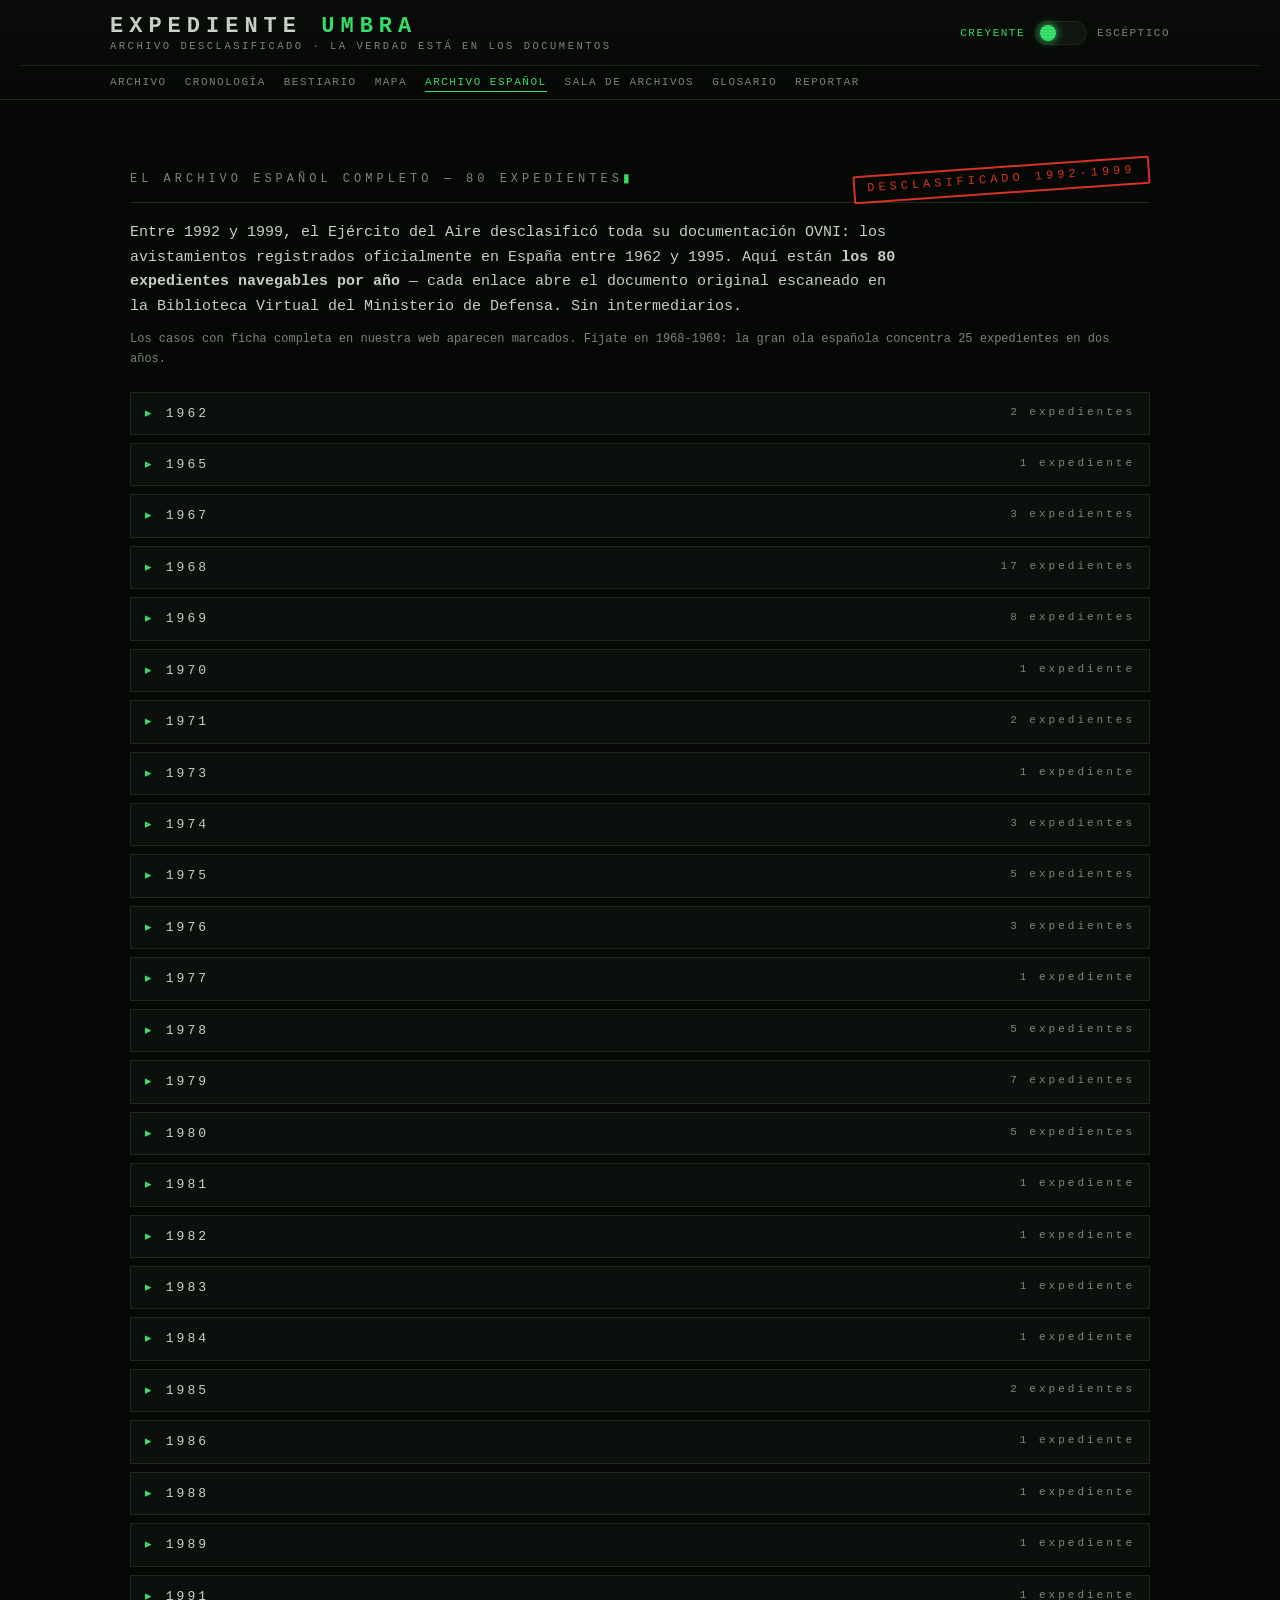
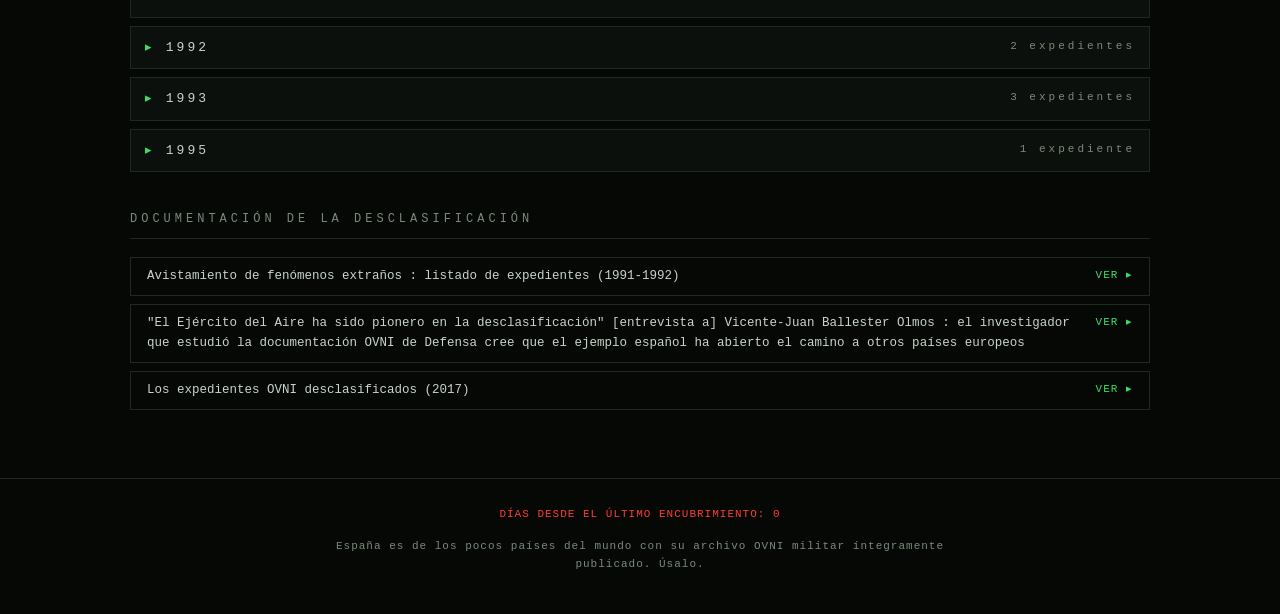
==== archivo-espanol.html @ 2a986a8c "Fase 2: Archivo español completo (80 expedientes) y 4 casos internacionales nuevos - data/archivo-es" ====
<!DOCTYPE html>
<html lang="es">
<head>
  <meta charset="UTF-8">
  <meta name="viewport" content="width=device-width, initial-scale=1.0">
  <title>El Archivo Español — EXPEDIENTE UMBRA</title>
  <meta name="description" content="Los 80 expedientes OVNI desclasificados del Ejército del Aire español (1962-1995), navegables por año y enlazados a los documentos originales del Ministerio de Defensa.">
  <link rel="stylesheet" href="assets/style.css">
  <link rel="icon" href="data:image/svg+xml,<svg xmlns='http://www.w3.org/2000/svg' viewBox='0 0 100 100'><text y='.9em' font-size='90'>🛸</text></svg>">
</head>
<body data-pagina="archivo-espanol" data-modo="creyente">

  <header class="cabecera">
    <div class="cabecera-superior">
      <div class="marca">
        <a href="index.html">
          <div class="titulo-sitio">EXPEDIENTE <span class="u">UMBRA</span></div>
          <div class="lema">Archivo desclasificado · La verdad está en los documentos</div>
        </a>
      </div>
      <div class="modo" title="Cambia entre las dos lecturas de cada caso">
        <span class="etiqueta-modo etiqueta-creyente">Creyente</span>
        <div class="interruptor" id="interruptor-modo" role="switch" aria-label="Cambiar entre modo creyente y modo escéptico"></div>
        <span class="etiqueta-modo etiqueta-esceptico">Escéptico</span>
      </div>
    </div>
    <nav class="nav-sitio" id="nav-sitio"></nav>
  </header>

  <main class="contenedor">

    <div class="seccion-titulo">
      <span class="cursor">EL ARCHIVO ESPAÑOL COMPLETO — 80 EXPEDIENTES</span>
      <span class="sello">Desclasificado 1992-1999</span>
    </div>

    <p style="max-width:780px;margin-bottom:10px">
      Entre 1992 y 1999, el Ejército del Aire desclasificó toda su documentación OVNI:
      los avistamientos registrados oficialmente en España entre 1962 y 1995. Aquí están
      <b>los 80 expedientes navegables por año</b> — cada enlace abre el documento original
      escaneado en la Biblioteca Virtual del Ministerio de Defensa. Sin intermediarios.
    </p>
    <p style="font-size:12px;color:var(--tinta-tenue);margin-bottom:22px">
      Los casos con ficha completa en nuestra web aparecen marcados. Fíjate en 1968-1969:
      la gran ola española concentra 25 expedientes en dos años.
    </p>

    <div id="archivo-espanol"></div>

    <div class="seccion-titulo"><span>DOCUMENTACIÓN DE LA DESCLASIFICACIÓN</span></div>
    <div id="archivo-docs"></div>

  </main>

  <footer class="pie">
    <p class="contador-encubrimiento">DÍAS DESDE EL ÚLTIMO ENCUBRIMIENTO: 0</p>
    <p class="nota-honesta">España es de los pocos países del mundo con su archivo OVNI militar íntegramente publicado. Úsalo.</p>
  </footer>

  <script src="assets/app.js"></script>
</body>
</html>
---- assets/style.css ----
/* ============================================================
   EXPEDIENTE UMBRA — estética dossier desclasificado / X-Files
   ============================================================ */

:root {
  --negro: #060806;
  --papel: #0c100c;
  --papel-2: #111611;
  --linea: #1e2a1e;
  --tinta: #c9d4c9;
  --tinta-tenue: #7a8a7a;
  --fosforo: #35e06b;
  --fosforo-tenue: rgba(53, 224, 107, 0.12);
  --rojo: #ff3b30;
  --rojo-tenue: rgba(255, 59, 48, 0.12);
  --ambar: #e8b23a;
  --ambar-tenue: rgba(232, 178, 58, 0.12);
  --mono: "Courier New", Courier, "Lucida Console", monospace;
}

* { margin: 0; padding: 0; box-sizing: border-box; }

html { scroll-behavior: smooth; }

body {
  background: var(--negro);
  color: var(--tinta);
  font-family: var(--mono);
  font-size: 15px;
  line-height: 1.65;
  min-height: 100vh;
  position: relative;
}

/* Grano + scanlines sobre toda la página */
body::before {
  content: "";
  position: fixed;
  inset: 0;
  pointer-events: none;
  z-index: 999;
  background:
    repeating-linear-gradient(
      0deg,
      rgba(0, 0, 0, 0.13) 0px,
      rgba(0, 0, 0, 0.13) 1px,
      transparent 1px,
      transparent 3px
    );
  opacity: 0.5;
}

a { color: var(--fosforo); text-decoration: none; }
a:hover { text-decoration: underline; }

/* ---------- Cabecera ---------- */
.cabecera {
  border-bottom: 1px solid var(--linea);
  background: linear-gradient(180deg, #0a0d0a 0%, var(--negro) 100%);
  padding: 14px 20px 0;
}

.cabecera-superior {
  max-width: 1060px;
  margin: 0 auto;
  display: flex;
  align-items: center;
  justify-content: space-between;
  gap: 16px;
  flex-wrap: wrap;
  padding-bottom: 12px;
}

.marca { line-height: 1.2; }
.marca a { color: var(--tinta); }
.marca a:hover { text-decoration: none; }

.marca .titulo-sitio {
  font-size: 22px;
  letter-spacing: 6px;
  font-weight: bold;
  animation: parpadeo 9s infinite;
}
.marca .titulo-sitio .u { color: var(--fosforo); }

.marca .lema {
  font-size: 10.5px;
  letter-spacing: 2.5px;
  color: var(--tinta-tenue);
  text-transform: uppercase;
}

@keyframes parpadeo {
  0%, 91%, 93.5%, 100% { opacity: 1; }
  92%, 93% { opacity: 0.55; }
}

/* Interruptor Creyente/Escéptico */
.modo {
  display: flex;
  align-items: center;
  gap: 10px;
  font-size: 11px;
  letter-spacing: 1.5px;
  text-transform: uppercase;
  user-select: none;
}
.modo .etiqueta-modo { color: var(--tinta-tenue); transition: color 0.25s; }
body[data-modo="creyente"] .etiqueta-creyente { color: var(--fosforo); }
body[data-modo="esceptico"] .etiqueta-esceptico { color: var(--ambar); }

.interruptor {
  width: 52px;
  height: 24px;
  border: 1px solid var(--linea);
  border-radius: 12px;
  background: var(--papel-2);
  position: relative;
  cursor: pointer;
  flex-shrink: 0;
}
.interruptor::after {
  content: "";
  position: absolute;
  top: 3px; left: 4px;
  width: 16px; height: 16px;
  border-radius: 50%;
  background: var(--fosforo);
  box-shadow: 0 0 8px var(--fosforo);
  transition: left 0.25s, background 0.25s, box-shadow 0.25s;
}
body[data-modo="esceptico"] .interruptor::after {
  left: 30px;
  background: var(--ambar);
  box-shadow: 0 0 8px var(--ambar);
}

/* Barra de estado bajo la cabecera */
.barra-estado {
  border-top: 1px solid var(--linea);
  font-size: 10.5px;
  letter-spacing: 1.5px;
  text-transform: uppercase;
  color: var(--tinta-tenue);
  overflow: hidden;
  white-space: nowrap;
}
.barra-estado .contenido-barra {
  max-width: 1060px;
  margin: 0 auto;
  padding: 6px 0;
  display: flex;
  gap: 28px;
}
.barra-estado .dato b { color: var(--fosforo); font-weight: normal; }
.barra-estado .alerta b { color: var(--rojo); font-weight: normal; }

/* ---------- Contenedor ---------- */
.contenedor {
  max-width: 1060px;
  margin: 0 auto;
  padding: 28px 20px 60px;
}

/* ---------- Sello CLASIFICADO ---------- */
.sello {
  display: inline-block;
  border: 2px solid var(--rojo);
  color: var(--rojo);
  padding: 2px 12px;
  font-size: 12px;
  letter-spacing: 4px;
  text-transform: uppercase;
  transform: rotate(-4deg);
  opacity: 0.85;
  border-radius: 2px;
}
.sello.verde { border-color: var(--fosforo); color: var(--fosforo); transform: rotate(3deg); }

/* ---------- Texto censurado ---------- */
.censurado {
  background: #000;
  color: #000;
  padding: 0 6px;
  cursor: help;
  transition: color 0.4s, background 0.4s;
  box-shadow: inset 0 0 0 1px #151515;
}
.censurado:hover { background: var(--fosforo-tenue); color: var(--fosforo); }

/* ---------- Etiquetas de estado ---------- */
.estado {
  display: inline-block;
  font-size: 10px;
  letter-spacing: 2px;
  text-transform: uppercase;
  padding: 3px 10px;
  border: 1px solid;
  border-radius: 2px;
}
.estado-sin_explicar { color: var(--rojo); border-color: var(--rojo); background: var(--rojo-tenue); animation: pulso-rojo 2.4s infinite; }
.estado-disputado { color: var(--ambar); border-color: var(--ambar); background: var(--ambar-tenue); }
.estado-explicado { color: var(--tinta-tenue); border-color: var(--tinta-tenue); }

@keyframes pulso-rojo {
  0%, 100% { box-shadow: 0 0 0 rgba(255, 59, 48, 0); }
  50% { box-shadow: 0 0 12px rgba(255, 59, 48, 0.45); }
}

/* ---------- Portada: expediente del día ---------- */
.seccion-titulo {
  font-size: 12px;
  letter-spacing: 4px;
  text-transform: uppercase;
  color: var(--tinta-tenue);
  border-bottom: 1px solid var(--linea);
  padding-bottom: 8px;
  margin: 38px 0 18px;
  display: flex;
  justify-content: space-between;
  align-items: baseline;
  gap: 12px;
  flex-wrap: wrap;
}
.seccion-titulo .cursor::after {
  content: "▮";
  color: var(--fosforo);
  animation: cursor 1.1s steps(1) infinite;
}
@keyframes cursor { 50% { opacity: 0; } }

.destacado {
  border: 1px solid var(--linea);
  background: var(--papel);
  padding: 26px 26px 22px;
  position: relative;
  display: block;
  color: var(--tinta);
}
.destacado:hover { text-decoration: none; border-color: var(--fosforo); }
.destacado .sello { position: absolute; top: 14px; right: 16px; }
.destacado h2 {
  font-size: 26px;
  letter-spacing: 1px;
  margin: 8px 0 4px;
  text-transform: uppercase;
  color: #e8f0e8;
}
.destacado .meta { font-size: 12px; color: var(--tinta-tenue); letter-spacing: 1px; }
.destacado .gancho { margin-top: 12px; color: var(--tinta); max-width: 720px; }
.destacado .abrir {
  display: inline-block;
  margin-top: 16px;
  color: var(--fosforo);
  border: 1px solid var(--fosforo);
  padding: 7px 18px;
  font-size: 12px;
  letter-spacing: 2px;
  text-transform: uppercase;
}
.destacado:hover .abrir { background: var(--fosforo-tenue); }

/* ---------- Ruta empieza aquí ---------- */
.ruta {
  display: flex;
  gap: 10px;
  flex-wrap: wrap;
  counter-reset: paso;
}
.ruta a {
  counter-increment: paso;
  border: 1px dashed var(--linea);
  background: var(--papel);
  color: var(--tinta);
  padding: 10px 14px;
  font-size: 12.5px;
  flex: 1 1 170px;
  min-width: 150px;
}
.ruta a:hover { border-color: var(--fosforo); text-decoration: none; color: var(--fosforo); }
.ruta a::before {
  content: "PASO " counter(paso);
  display: block;
  font-size: 9.5px;
  letter-spacing: 2px;
  color: var(--fosforo);
  margin-bottom: 4px;
}

/* ---------- Filtros ---------- */
.filtros { display: flex; gap: 8px; flex-wrap: wrap; }
.filtros button {
  font-family: var(--mono);
  font-size: 10.5px;
  letter-spacing: 1.5px;
  text-transform: uppercase;
  background: transparent;
  color: var(--tinta-tenue);
  border: 1px solid var(--linea);
  padding: 5px 12px;
  cursor: pointer;
}
.filtros button:hover { color: var(--tinta); border-color: var(--tinta-tenue); }
.filtros button.activo { color: var(--fosforo); border-color: var(--fosforo); background: var(--fosforo-tenue); }

/* ---------- Rejilla de casos ---------- */
.rejilla {
  display: grid;
  grid-template-columns: repeat(auto-fill, minmax(300px, 1fr));
  gap: 14px;
}

.ficha-caso {
  border: 1px solid var(--linea);
  background: var(--papel);
  padding: 18px;
  color: var(--tinta);
  display: flex;
  flex-direction: column;
  gap: 8px;
  position: relative;
  transition: border-color 0.2s, transform 0.2s;
}
.ficha-caso:hover { border-color: var(--fosforo); text-decoration: none; transform: translateY(-2px); }
.ficha-caso .ref {
  font-size: 9.5px;
  letter-spacing: 2px;
  color: var(--tinta-tenue);
  text-transform: uppercase;
}
.ficha-caso h3 { font-size: 17px; text-transform: uppercase; letter-spacing: 0.5px; color: #e8f0e8; }
.ficha-caso .lugar-fecha { font-size: 11.5px; color: var(--tinta-tenue); }
.ficha-caso p { font-size: 13px; color: var(--tinta); }
.ficha-caso .pie-ficha {
  margin-top: auto;
  padding-top: 10px;
  display: flex;
  justify-content: space-between;
  align-items: center;
  gap: 8px;
}
.ficha-caso .doc-si {
  font-size: 10px;
  letter-spacing: 1px;
  color: var(--fosforo);
  text-transform: uppercase;
}

/* ---------- Página de expediente ---------- */
.expediente-cabecera {
  border: 1px solid var(--linea);
  background: var(--papel);
  padding: 26px;
  position: relative;
  margin-bottom: 26px;
}
.expediente-cabecera .sello { position: absolute; top: 16px; right: 18px; }
.expediente-cabecera h1 {
  font-size: 30px;
  text-transform: uppercase;
  letter-spacing: 1px;
  color: #e8f0e8;
  margin: 10px 0 6px;
  max-width: 80%;
}
.expediente-cabecera .meta {
  font-size: 12px;
  color: var(--tinta-tenue);
  letter-spacing: 1px;
  display: flex;
  gap: 18px;
  flex-wrap: wrap;
  margin-top: 8px;
}
.expediente-cabecera .meta b { color: var(--tinta); font-weight: normal; }

.bloque {
  border: 1px solid var(--linea);
  background: var(--papel);
  padding: 22px 24px;
  margin-bottom: 18px;
}
.bloque h2 {
  font-size: 12px;
  letter-spacing: 3px;
  text-transform: uppercase;
  color: var(--fosforo);
  margin-bottom: 12px;
}
.bloque p + p { margin-top: 12px; }
.bloque ul { list-style: none; }
.bloque ul li { padding: 5px 0 5px 18px; position: relative; }
.bloque ul li::before { content: ">"; position: absolute; left: 0; color: var(--fosforo); }

/* Las dos versiones (toggle) */
.version { border-left: 3px solid; padding-left: 18px; }
.version-creyente { border-color: var(--fosforo); }
.version-esceptico { border-color: var(--ambar); }
.version .quien {
  font-size: 10.5px;
  letter-spacing: 2px;
  text-transform: uppercase;
  margin-bottom: 8px;
}
.version-creyente .quien { color: var(--fosforo); }
.version-esceptico .quien { color: var(--ambar); }

body[data-modo="creyente"] .solo-esceptico { display: none; }
body[data-modo="esceptico"] .solo-creyente { display: none; }

.aviso-otra-version {
  font-size: 11px;
  color: var(--tinta-tenue);
  margin-top: 12px;
  cursor: pointer;
  text-decoration: underline dotted;
}
.aviso-otra-version:hover { color: var(--tinta); }

/* Documentos originales */
.doc-original {
  display: block;
  border: 1px solid var(--fosforo);
  background: var(--fosforo-tenue);
  color: var(--fosforo);
  padding: 13px 16px;
  margin-top: 10px;
  font-size: 13px;
}
.doc-original:hover { background: rgba(53, 224, 107, 0.2); text-decoration: none; }
.doc-original .fuente-doc {
  display: block;
  font-size: 10px;
  letter-spacing: 1.5px;
  text-transform: uppercase;
  color: var(--tinta-tenue);
  margin-top: 3px;
}
.doc-original::before { content: "▸ VER DOCUMENTO ORIGINAL — "; letter-spacing: 1px; font-size: 11px; }

.sin-docs {
  font-size: 12.5px;
  color: var(--tinta-tenue);
  border: 1px dashed var(--linea);
  padding: 12px 16px;
}

/* Relacionados */
.relacionados-lista { display: flex; gap: 10px; flex-wrap: wrap; }
.relacionados-lista a {
  border: 1px solid var(--linea);
  padding: 8px 14px;
  font-size: 12px;
  color: var(--tinta);
  background: var(--papel-2);
}
.relacionados-lista a:hover { border-color: var(--fosforo); color: var(--fosforo); text-decoration: none; }

/* ---------- Página de archivos ---------- */
.tabla-archivos { width: 100%; border-collapse: collapse; font-size: 13px; }
.tabla-archivos th, .tabla-archivos td {
  border: 1px solid var(--linea);
  padding: 10px 12px;
  text-align: left;
  vertical-align: top;
}
.tabla-archivos th {
  font-size: 10.5px;
  letter-spacing: 2px;
  text-transform: uppercase;
  color: var(--tinta-tenue);
  background: var(--papel-2);
}
.envoltura-tabla { overflow-x: auto; }

/* ---------- Pie ---------- */
.pie {
  border-top: 1px solid var(--linea);
  padding: 26px 20px 40px;
  text-align: center;
  font-size: 11px;
  color: var(--tinta-tenue);
  letter-spacing: 1px;
}
.pie .contador-encubrimiento { color: var(--rojo); }
.pie p + p { margin-top: 8px; }
.pie .nota-honesta { max-width: 640px; margin: 14px auto 0; line-height: 1.7; }

/* ---------- Intro terminal ---------- */
#terminal-intro {
  position: fixed;
  inset: 0;
  background: var(--negro);
  z-index: 10000;
  display: flex;
  align-items: center;
  justify-content: center;
  cursor: pointer;
  transition: opacity 0.5s;
}
#terminal-intro.oculto { opacity: 0; pointer-events: none; }
#terminal-intro pre {
  font-family: var(--mono);
  color: var(--fosforo);
  font-size: 14px;
  line-height: 1.9;
  text-shadow: 0 0 6px rgba(53, 224, 107, 0.5);
  padding: 20px;
}
#terminal-intro .pista {
  position: absolute;
  bottom: 24px;
  width: 100%;
  text-align: center;
  color: var(--tinta-tenue);
  font-size: 10.5px;
  letter-spacing: 2px;
  text-transform: uppercase;
}

/* ---------- Navegación del sitio ---------- */
.nav-sitio {
  border-top: 1px solid var(--linea);
}
.nav-sitio .contenido-nav {
  max-width: 1060px;
  margin: 0 auto;
  display: flex;
  gap: 4px 18px;
  flex-wrap: wrap;
  padding: 7px 0;
  font-size: 11px;
  letter-spacing: 1.5px;
  text-transform: uppercase;
}
.nav-sitio a { color: var(--tinta-tenue); }
.nav-sitio a:hover { color: var(--fosforo); text-decoration: none; }
.nav-sitio a.actual { color: var(--fosforo); border-bottom: 1px solid var(--fosforo); }

/* ---------- Bestiario ---------- */
.rejilla-bestiario {
  display: grid;
  grid-template-columns: repeat(auto-fill, minmax(320px, 1fr));
  gap: 16px;
}
.carta-entidad {
  border: 1px solid var(--linea);
  background: var(--papel);
  padding: 20px;
  display: flex;
  flex-direction: column;
  gap: 10px;
  position: relative;
}
.carta-entidad:hover { border-color: var(--fosforo); }
.carta-entidad .silueta {
  width: 84px;
  height: 84px;
  margin: 0 auto;
  opacity: 0.9;
}
.carta-entidad .silueta svg { width: 100%; height: 100%; fill: var(--fosforo); filter: drop-shadow(0 0 8px rgba(53, 224, 107, 0.35)); }
.carta-entidad h3 {
  text-align: center;
  font-size: 19px;
  text-transform: uppercase;
  letter-spacing: 2px;
  color: #e8f0e8;
}
.carta-entidad .alias {
  text-align: center;
  font-size: 10.5px;
  letter-spacing: 1.5px;
  color: var(--tinta-tenue);
  text-transform: uppercase;
  margin-top: -6px;
}
.carta-entidad .campo { font-size: 12.5px; }
.carta-entidad .campo b {
  display: block;
  font-size: 9.5px;
  letter-spacing: 2px;
  text-transform: uppercase;
  color: var(--fosforo);
  font-weight: normal;
  margin-bottom: 2px;
}
.carta-entidad .presencia {
  position: absolute;
  top: 12px;
  right: 14px;
  font-size: 9px;
  letter-spacing: 1.5px;
  text-transform: uppercase;
  border: 1px solid var(--ambar);
  color: var(--ambar);
  padding: 2px 8px;
}
.carta-entidad .casos-asociados { display: flex; gap: 6px; flex-wrap: wrap; }
.carta-entidad .casos-asociados a {
  font-size: 10.5px;
  border: 1px solid var(--linea);
  padding: 3px 8px;
  color: var(--tinta);
}
.carta-entidad .casos-asociados a:hover { border-color: var(--fosforo); color: var(--fosforo); text-decoration: none; }
.carta-entidad .version { margin-top: 4px; }

/* ---------- Cronología ---------- */
.leyenda-cronologia { display: flex; gap: 14px; margin-bottom: 22px; }
.pastilla { font-size: 10px; letter-spacing: 2px; }
.pastilla-caso { color: var(--fosforo); }
.pastilla-historia { color: var(--ambar); }

.cronologia { position: relative; padding-left: 0; }
.cronologia::before {
  content: "";
  position: absolute;
  left: 50%;
  top: 0; bottom: 0;
  width: 1px;
  background: var(--linea);
}
.hito {
  position: relative;
  width: calc(50% - 34px);
  border: 1px solid var(--linea);
  background: var(--papel);
  padding: 14px 16px;
  margin-bottom: 18px;
  font-size: 13px;
}
.hito .anio-hito {
  font-size: 10px;
  letter-spacing: 2px;
  color: var(--tinta-tenue);
  text-transform: uppercase;
}
.hito h3 { font-size: 15px; text-transform: uppercase; letter-spacing: 0.5px; margin: 3px 0 6px; color: #e8f0e8; }
.hito::after {
  content: "";
  position: absolute;
  top: 18px;
  width: 9px; height: 9px;
  border-radius: 50%;
}
.hito-caso { margin-right: auto; border-left: 3px solid var(--fosforo); }
.hito-caso::after { right: -39px; background: var(--fosforo); box-shadow: 0 0 8px var(--fosforo); }
.hito-historia { margin-left: auto; border-right: 3px solid var(--ambar); text-align: left; }
.hito-historia::after { left: -39px; background: var(--ambar); box-shadow: 0 0 8px var(--ambar); }
.hito a.enlace-caso {
  display: inline-block;
  margin-top: 8px;
  font-size: 11px;
  letter-spacing: 1.5px;
  text-transform: uppercase;
}
.marcador-decada {
  text-align: center;
  margin: 30px 0 24px;
  position: relative;
  font-size: 13px;
  letter-spacing: 6px;
  color: var(--tinta-tenue);
}
.marcador-decada span {
  background: var(--negro);
  padding: 0 16px;
  position: relative;
  z-index: 1;
}

@media (max-width: 720px) {
  .cronologia::before { left: 8px; }
  .hito { width: auto; margin-left: 30px !important; margin-right: 0 !important; }
  .hito::after { left: -27px !important; right: auto !important; }
  .hito-historia { border-right: none; border-left: 3px solid var(--ambar); }
}

/* ---------- Buscador ---------- */
.buscador {
  width: 100%;
  background: var(--papel);
  border: 1px solid var(--linea);
  color: var(--fosforo);
  font-family: var(--mono);
  font-size: 14px;
  padding: 11px 14px;
  margin-bottom: 16px;
  letter-spacing: 1px;
}
.buscador:focus { outline: none; border-color: var(--fosforo); box-shadow: 0 0 12px rgba(53, 224, 107, 0.15); }
.buscador::placeholder { color: var(--tinta-tenue); }
.sin-resultados { color: var(--tinta-tenue); font-size: 13px; padding: 20px 0; }

/* ---------- Glosario / términos ---------- */
.termino {
  border-bottom: 1px dotted var(--fosforo);
  cursor: help;
  position: relative;
}
.termino:hover::after {
  content: attr(data-def);
  position: absolute;
  left: 0;
  bottom: calc(100% + 6px);
  z-index: 50;
  width: 280px;
  background: #0e140e;
  border: 1px solid var(--fosforo);
  color: var(--tinta);
  font-size: 11.5px;
  line-height: 1.5;
  padding: 10px 12px;
  text-transform: none;
  letter-spacing: 0;
}
.lista-glosario { display: grid; gap: 12px; }
.entrada-glosario {
  border: 1px solid var(--linea);
  background: var(--papel);
  padding: 14px 18px;
  font-size: 13px;
}
.entrada-glosario b {
  color: var(--fosforo);
  font-weight: normal;
  letter-spacing: 1px;
  text-transform: uppercase;
  font-size: 12px;
}

/* ---------- Mapa ---------- */
#mapa {
  height: 560px;
  border: 1px solid var(--linea);
  background: var(--papel);
  filter: saturate(0.7);
}
.leaflet-popup-content-wrapper, .leaflet-popup-tip {
  background: #0e140e !important;
  color: var(--tinta) !important;
  border: 1px solid var(--fosforo);
  border-radius: 0 !important;
  font-family: var(--mono) !important;
}
.leaflet-popup-content a { color: var(--fosforo); }
.marcador-ovni {
  background: var(--fosforo);
  border-radius: 50%;
  box-shadow: 0 0 10px var(--fosforo);
  border: 2px solid #063;
}
.marcador-ovni.rojo { background: var(--rojo); box-shadow: 0 0 10px var(--rojo); border-color: #611; }

/* ---------- Formulario de reporte ---------- */
.formulario-reporte { max-width: 720px; }
.formulario-reporte label {
  display: block;
  font-size: 10.5px;
  letter-spacing: 2px;
  text-transform: uppercase;
  color: var(--fosforo);
  margin: 18px 0 6px;
}
.formulario-reporte input[type="text"],
.formulario-reporte input[type="date"],
.formulario-reporte textarea,
.formulario-reporte select {
  width: 100%;
  background: var(--papel);
  border: 1px solid var(--linea);
  color: var(--tinta);
  font-family: var(--mono);
  font-size: 14px;
  padding: 10px 12px;
}
.formulario-reporte input:focus, .formulario-reporte textarea:focus, .formulario-reporte select:focus {
  outline: none;
  border-color: var(--fosforo);
}
.formulario-reporte textarea { min-height: 130px; resize: vertical; }
.lista-descartes { border: 1px dashed var(--linea); padding: 14px 16px; }
.lista-descartes label {
  display: flex;
  align-items: center;
  gap: 10px;
  margin: 6px 0;
  font-size: 12.5px;
  letter-spacing: 0;
  text-transform: none;
  color: var(--tinta);
  cursor: pointer;
}
.lista-descartes input { accent-color: var(--fosforo); }
.boton-enviar {
  margin-top: 22px;
  font-family: var(--mono);
  font-size: 13px;
  letter-spacing: 3px;
  text-transform: uppercase;
  background: var(--fosforo-tenue);
  border: 1px solid var(--fosforo);
  color: var(--fosforo);
  padding: 12px 28px;
  cursor: pointer;
}
.boton-enviar:hover { background: rgba(53, 224, 107, 0.25); }
.respuesta-reporte {
  border: 1px solid var(--fosforo);
  background: var(--fosforo-tenue);
  padding: 22px;
  font-size: 14px;
  line-height: 1.8;
}
.respuesta-reporte .ref-reporte { color: var(--fosforo); letter-spacing: 2px; }

/* ---------- Archivo español (tabla 83) ---------- */
.grupo-anio { margin-bottom: 8px; }
.grupo-anio summary {
  cursor: pointer;
  font-size: 13px;
  letter-spacing: 3px;
  padding: 10px 14px;
  border: 1px solid var(--linea);
  background: var(--papel);
  color: var(--tinta);
  list-style: none;
}
.grupo-anio summary::before { content: "▸ "; color: var(--fosforo); }
.grupo-anio[open] summary::before { content: "▾ "; }
.grupo-anio summary:hover { border-color: var(--fosforo); }
.grupo-anio summary .n-exp { color: var(--tinta-tenue); font-size: 11px; float: right; }
.grupo-anio .expedientes-anio { border: 1px solid var(--linea); border-top: none; padding: 6px 0; }
.exp-linea {
  display: flex;
  justify-content: space-between;
  gap: 12px;
  padding: 8px 16px;
  font-size: 12.5px;
  color: var(--tinta);
}
.exp-linea:hover { background: var(--fosforo-tenue); text-decoration: none; }
.exp-linea .ver-exp { color: var(--fosforo); white-space: nowrap; font-size: 11px; letter-spacing: 1px; }

/* ---------- Expediente prohibido (Konami) ---------- */
#expediente-prohibido {
  position: fixed;
  inset: 0;
  background: rgba(4, 6, 4, 0.96);
  z-index: 10001;
  overflow-y: auto;
  padding: 40px 20px;
}
#expediente-prohibido .documento-prohibido {
  max-width: 640px;
  margin: 0 auto;
  border: 1px solid var(--rojo);
  background: var(--papel);
  padding: 30px;
  font-size: 13.5px;
  line-height: 1.9;
}
#expediente-prohibido .cerrar-prohibido {
  display: inline-block;
  margin-top: 20px;
  color: var(--rojo);
  border: 1px solid var(--rojo);
  padding: 8px 20px;
  cursor: pointer;
  font-size: 11px;
  letter-spacing: 2px;
  text-transform: uppercase;
}

/* ---------- Responsive ---------- */
@media (max-width: 640px) {
  .expediente-cabecera h1 { font-size: 22px; max-width: 100%; }
  .expediente-cabecera .sello, .destacado .sello { position: static; display: inline-block; margin-bottom: 6px; }
  .marca .titulo-sitio { font-size: 18px; letter-spacing: 4px; }
  .barra-estado .contenido-barra { gap: 16px; }
}
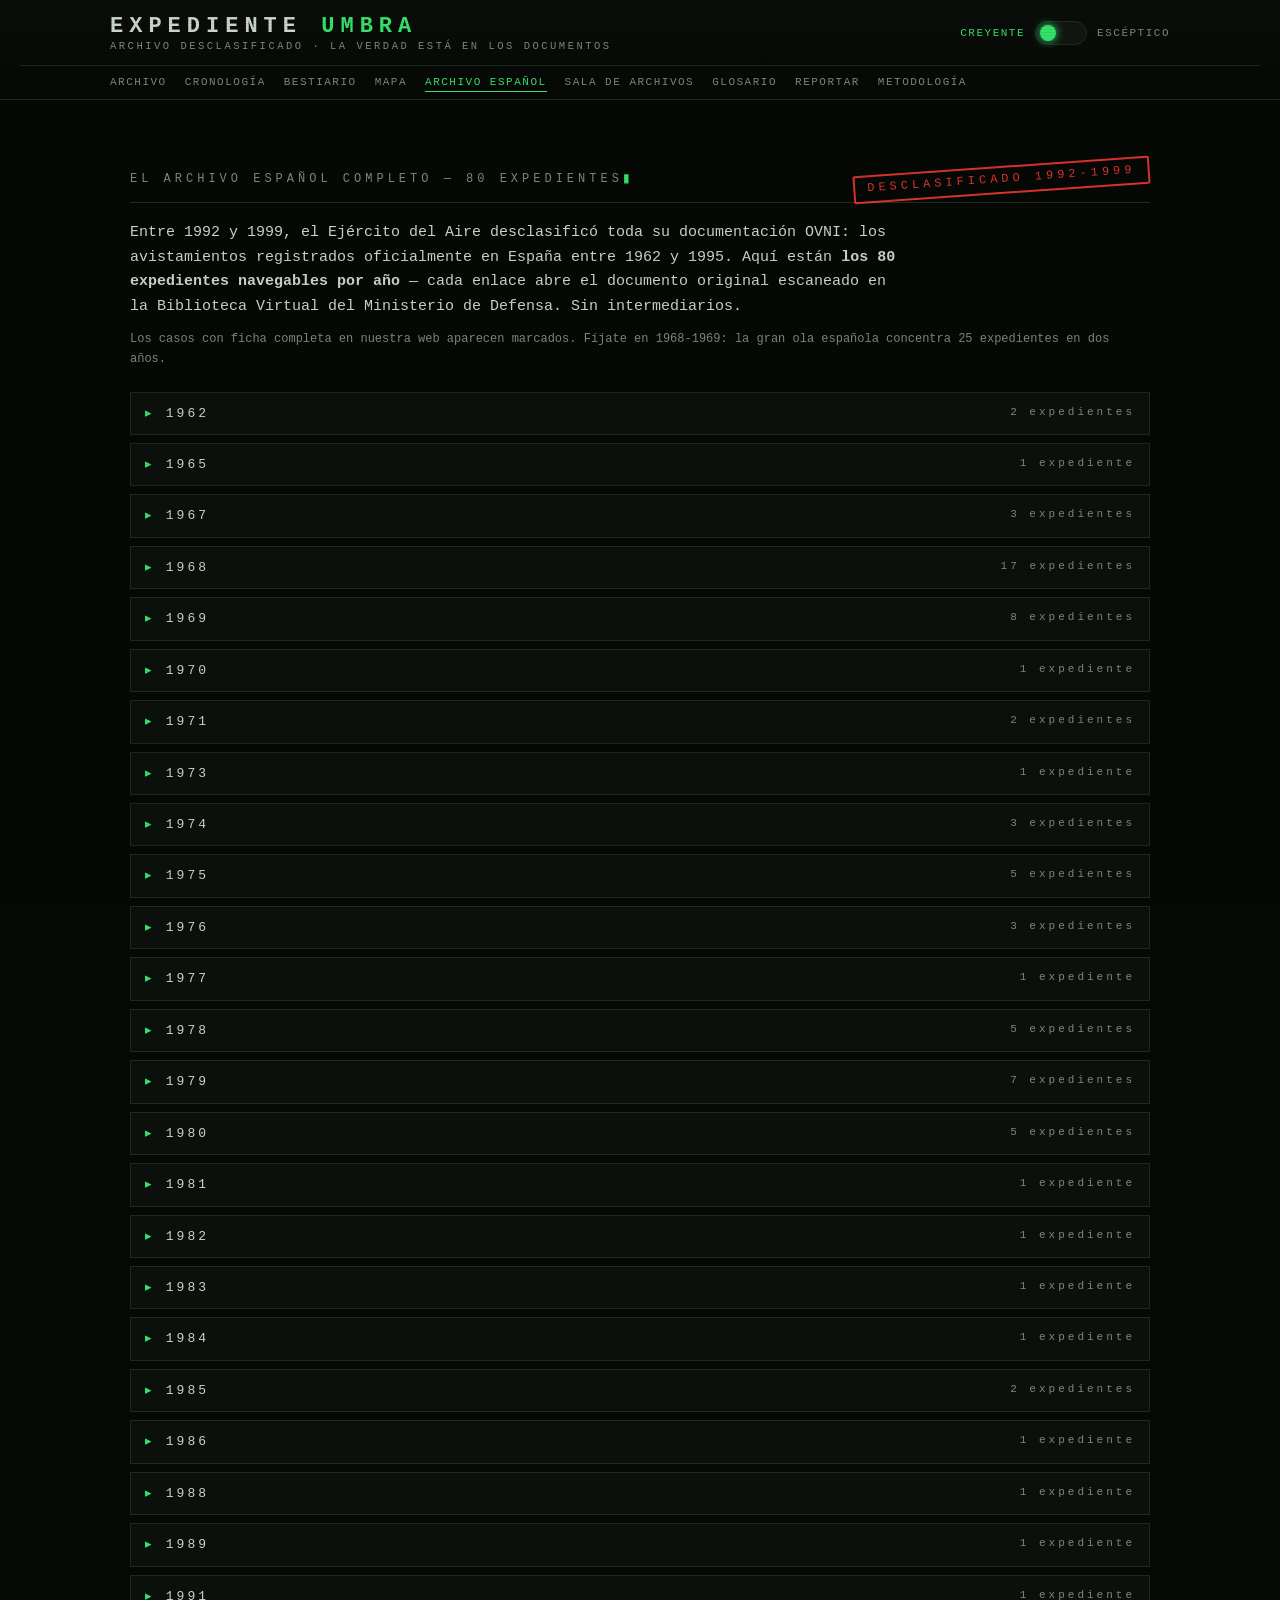
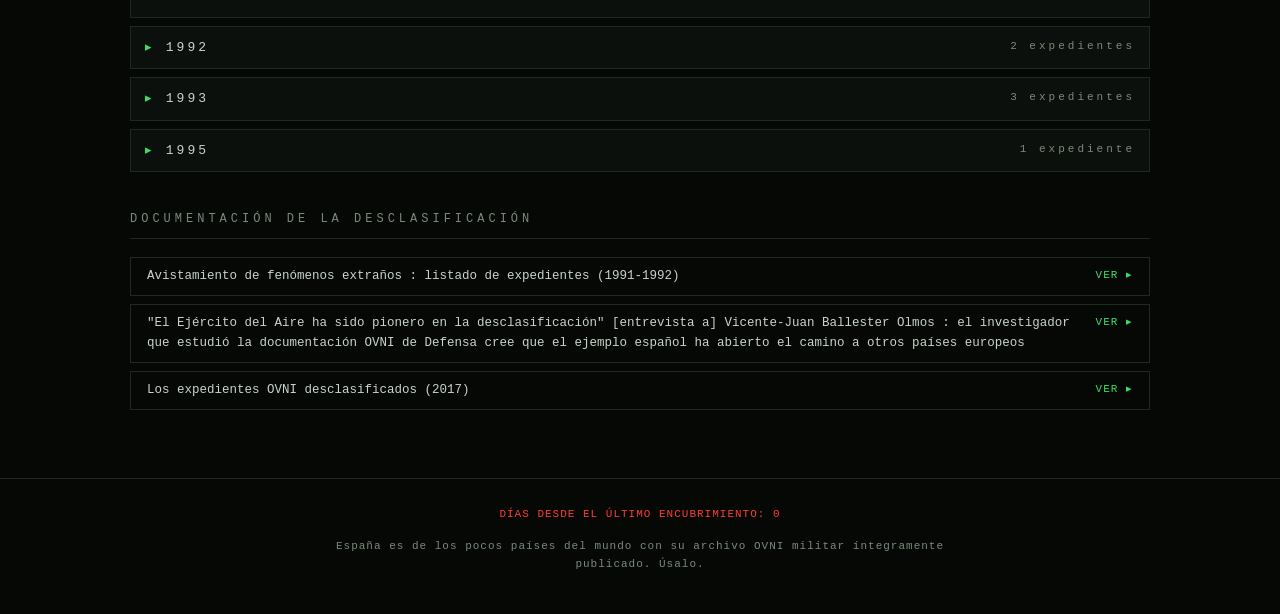
==== commit c9ba05af: "Página de Metodología y metadatos sociales en todas las páginas - metodologia.html: qué es la web, f" ====
--- a/archivo-espanol.html
+++ b/archivo-espanol.html
@@ -5,6 +5,21 @@
   <meta name="viewport" content="width=device-width, initial-scale=1.0">
   <title>El Archivo Español — EXPEDIENTE UMBRA</title>
   <meta name="description" content="Los 80 expedientes OVNI desclasificados del Ejército del Aire español (1962-1995), navegables por año y enlazados a los documentos originales del Ministerio de Defensa.">
+  <meta property="og:type" content="website">
+  <meta property="og:site_name" content="EXPEDIENTE UMBRA">
+  <meta property="og:title" content="El Archivo Español — EXPEDIENTE UMBRA">
+  <meta property="og:description" content="Los 80 expedientes OVNI desclasificados del Ejército del Aire español (1962-1995), navegables por año y enlazados a los documentos originales del Ministerio de Defensa.">
+  <meta property="og:url" content="https://aizetachan.github.io/ufo-repos/archivo-espanol.html">
+  <meta property="og:image" content="https://aizetachan.github.io/ufo-repos/assets/social-card.png">
+  <meta property="og:image:width" content="1200">
+  <meta property="og:image:height" content="630">
+  <meta property="og:locale" content="es_ES">
+  <meta name="twitter:card" content="summary_large_image">
+  <meta name="twitter:title" content="El Archivo Español — EXPEDIENTE UMBRA">
+  <meta name="twitter:description" content="Los 80 expedientes OVNI desclasificados del Ejército del Aire español (1962-1995), navegables por año y enlazados a los documentos originales del Ministerio de Defensa.">
+  <meta name="twitter:image" content="https://aizetachan.github.io/ufo-repos/assets/social-card.png">
+  <meta name="theme-color" content="#060806">
+
   <link rel="stylesheet" href="assets/style.css">
   <link rel="icon" href="data:image/svg+xml,<svg xmlns='http://www.w3.org/2000/svg' viewBox='0 0 100 100'><text y='.9em' font-size='90'>🛸</text></svg>">
 </head>
--- a/assets/style.css
+++ b/assets/style.css
@@ -30,6 +30,8 @@
   line-height: 1.65;
   min-height: 100vh;
   position: relative;
+  /* Evita que el pull-to-refresh del móvil se coma los swipes del código secreto */
+  overscroll-behavior-y: contain;
 }
 
 /* Grano + scanlines sobre toda la página */
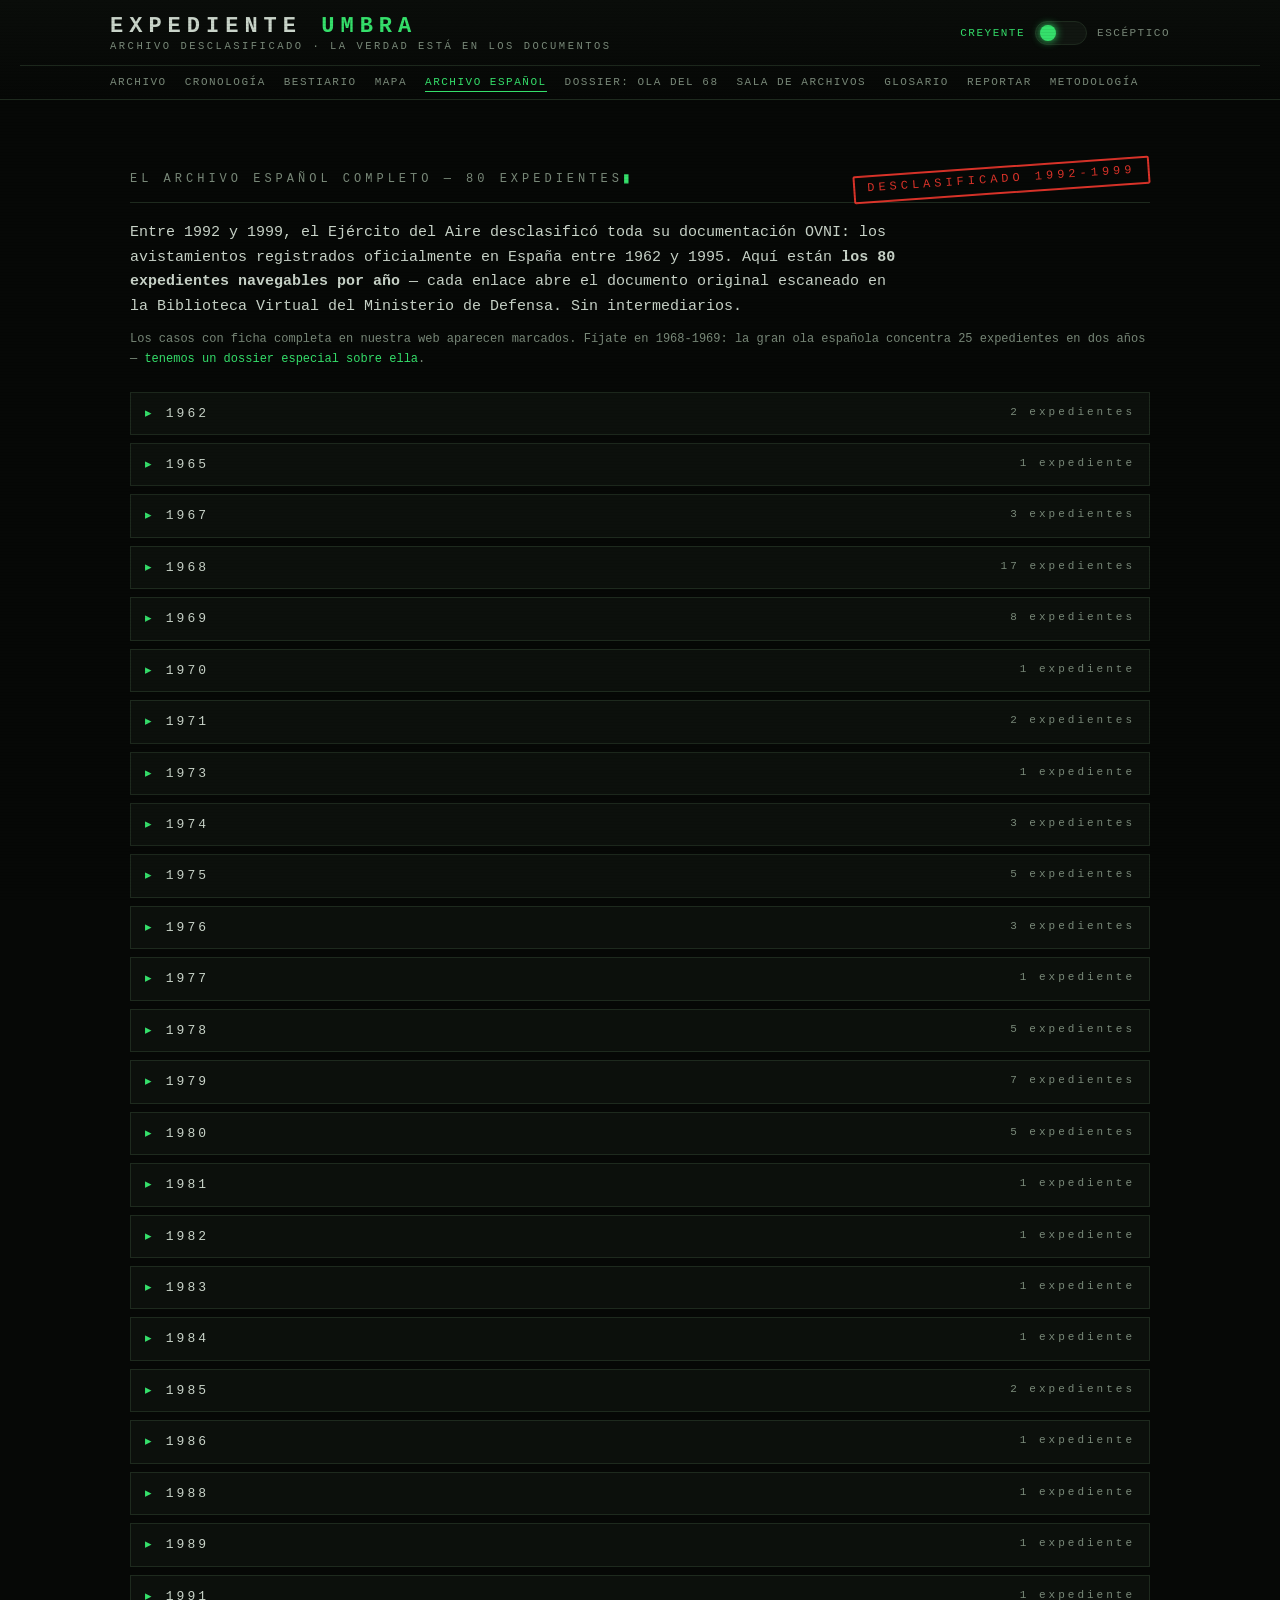
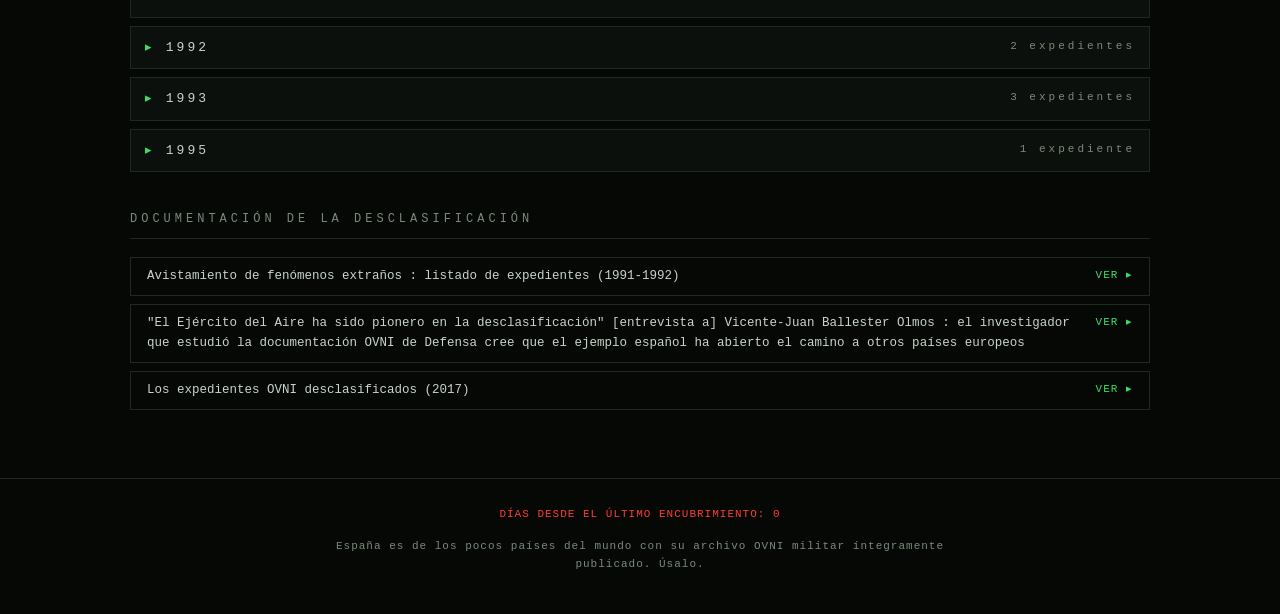
==== commit d0c40da5: "Dossier de la gran ola española 1968-69, README de presentación y despliegue limpio - ola68.html: do" ====
--- a/archivo-espanol.html
+++ b/archivo-espanol.html
@@ -57,7 +57,8 @@
     </p>
     <p style="font-size:12px;color:var(--tinta-tenue);margin-bottom:22px">
       Los casos con ficha completa en nuestra web aparecen marcados. Fíjate en 1968-1969:
-      la gran ola española concentra 25 expedientes en dos años.
+      la gran ola española concentra 25 expedientes en dos años —
+      <a href="ola68.html">tenemos un dossier especial sobre ella</a>.
     </p>
 
     <div id="archivo-espanol"></div>
